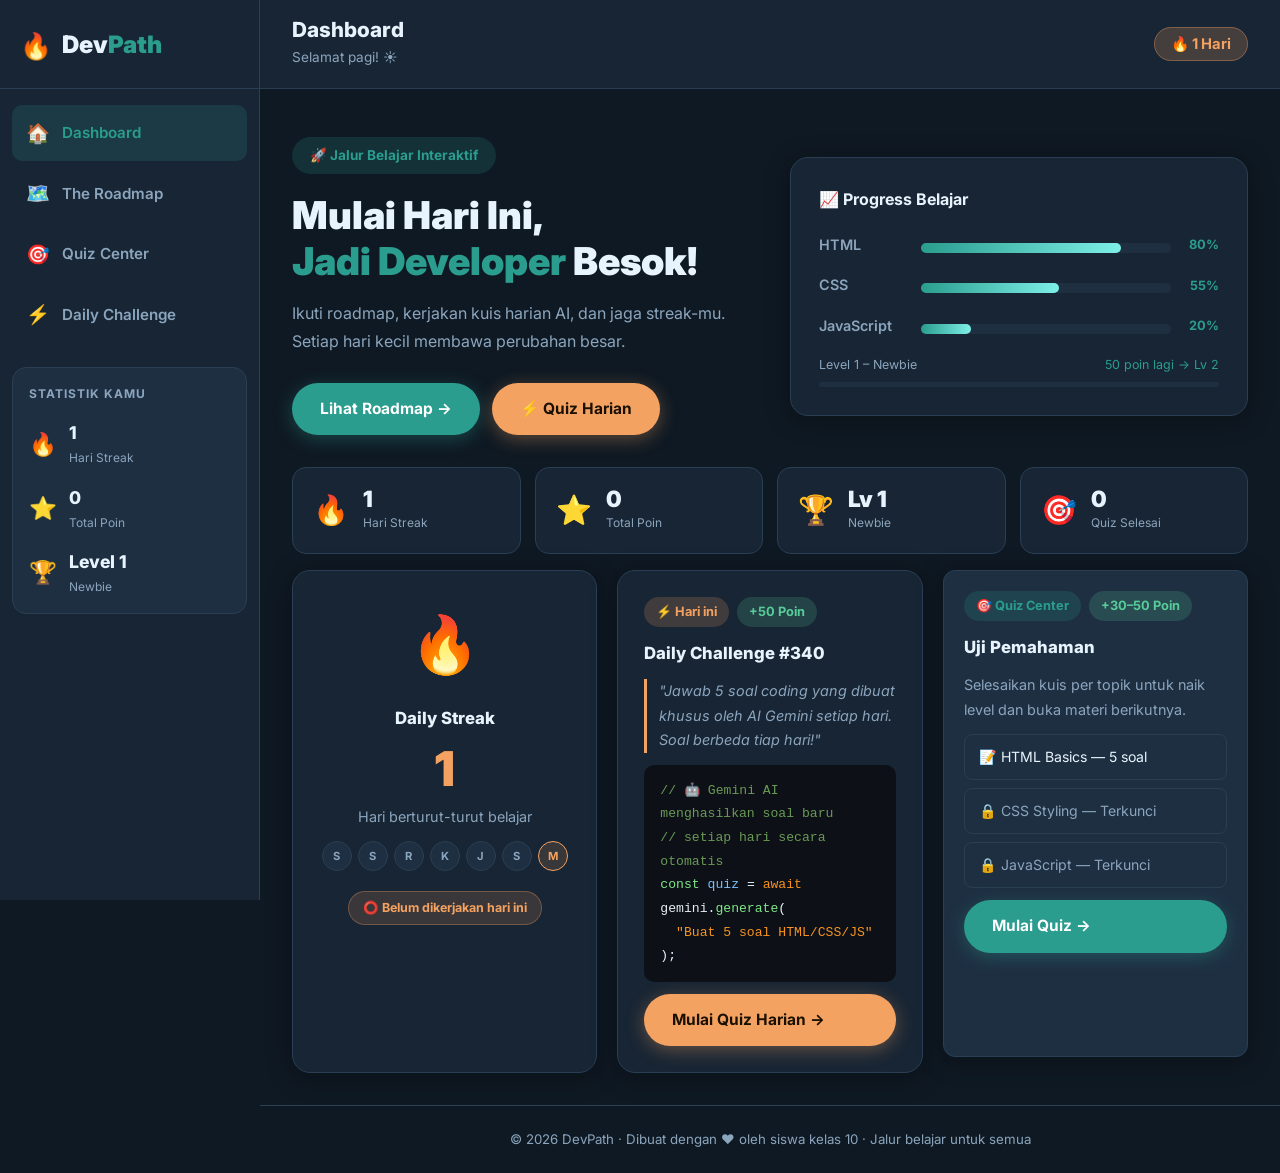
==== index.html @ 66e9e4a0 "Add files via upload" ====
<!DOCTYPE html>
<html lang="id">
<head>
  <meta charset="UTF-8"/>
  <meta name="viewport" content="width=device-width, initial-scale=1.0"/>
  <title>DevPath – Jalur Belajar Coding Kamu</title>
  <meta name="description" content="DevPath adalah platform belajar coding interaktif untuk siswa kelas 10. Ikuti roadmap, kerjakan kuis, dan jaga Daily Streak-mu!"/>
  <link rel="preconnect" href="https://fonts.googleapis.com"/>
  <link rel="preconnect" href="https://fonts.gstatic.com" crossorigin/>
  <link href="https://fonts.googleapis.com/css2?family=Inter:wght@400;500;600;700;800;900&display=swap" rel="stylesheet"/>
  <link rel="stylesheet" href="style.css"/>
  <style>
    /* ── Dashboard Extra ── */
    .streak-card small { color: var(--text-muted); font-size: 0.75rem; margin-top: 4px; display: block; }

    /* Animate streak number when it increments */
    @keyframes streak-pop {
      0%   { transform: scale(1); }
      50%  { transform: scale(1.25); color: var(--orange); }
      100% { transform: scale(1); }
    }
    .streak-pop { animation: streak-pop .5s ease; }

    /* Level progress bar in stat card */
    .level-prog-wrap { width: 100%; height: 5px; background: var(--surface2); border-radius: 50px; margin-top: 6px; overflow: hidden; }
    .level-prog-fill { height: 100%; border-radius: 50px; background: linear-gradient(90deg, var(--teal), #7defe6); transition: width .8s ease; }
    .level-next-hint { font-size: 0.7rem; color: var(--text-muted); margin-top: 3px; }

    /* Daily status badge */
    .daily-status-badge {
      display: inline-flex; align-items: center; gap: 6px;
      padding: 5px 14px; border-radius: 50px; font-size: 0.78rem; font-weight: 700;
      margin-top: 4px;
    }
    .daily-done-badge { background: rgba(87,204,153,.18); color: var(--green); border: 1px solid rgba(87,204,153,.3); }
    .daily-pending-badge { background: rgba(244,162,97,.15); color: var(--orange); border: 1px solid rgba(244,162,97,.3); animation: pulse-border 2s infinite; }
    @keyframes pulse-border { 0%,100%{box-shadow:0 0 0 0 rgba(244,162,97,.35)} 50%{box-shadow:0 0 0 5px rgba(244,162,97,0)} }

    /* Stats strip */
    .dash-stats-strip {
      display: grid; grid-template-columns: repeat(4,1fr); gap: 14px;
      padding: 0 32px 16px;
    }
    .stat-strip-card {
      background: var(--surface); border-radius: 14px; padding: 18px 20px;
      border: 1px solid var(--border); display: flex; align-items: center; gap: 14px;
      transition: transform .3s, box-shadow .3s;
    }
    .stat-strip-card:hover { transform: translateY(-3px); box-shadow: 0 8px 28px rgba(0,0,0,.3); }
    .stat-strip-icon { font-size: 1.8rem; }
    .stat-strip-val { font-size: 1.4rem; font-weight: 900; line-height: 1; }
    .stat-strip-lbl { font-size: 0.75rem; color: var(--text-muted); margin-top: 3px; }

    @media (max-width: 900px) {
      .dash-stats-strip { grid-template-columns: repeat(2,1fr); padding: 0 20px 16px; }
    }
    @media (max-width: 540px) {
      .dash-stats-strip { grid-template-columns: 1fr 1fr; }
    }
  </style>
</head>
<body>

  <!-- SIDEBAR -->
  <aside class="sidebar" id="sidebar">
    <div class="sidebar-logo">
      <span class="logo-fire">🔥</span>
      <span class="logo-text">Dev<span class="logo-accent">Path</span></span>
    </div>
    <nav class="sidebar-nav">
      <a href="index.html" class="sidelink active" id="nav-home">
        <span class="sidelink-icon">🏠</span><span>Dashboard</span>
      </a>
      <a href="roadmap.html" class="sidelink" id="nav-roadmap">
        <span class="sidelink-icon">🗺️</span><span>The Roadmap</span>
      </a>
      <a href="quiz.html" class="sidelink" id="nav-quiz">
        <span class="sidelink-icon">🎯</span><span>Quiz Center</span>
      </a>
      <a href="daily.html" class="sidelink" id="nav-daily">
        <span class="sidelink-icon">⚡</span><span>Daily Challenge</span>
      </a>
    </nav>
    <div class="sidebar-stats">
      <h4 class="stats-title">Statistik Kamu</h4>
      <div class="stat-item" id="stat-streak">
        <span class="stat-icon streak-icon">🔥</span>
        <div>
          <div class="stat-val" id="sidebar-streak">0</div>
          <div class="stat-lbl">Hari Streak</div>
        </div>
      </div>
      <div class="stat-item" id="stat-poin">
        <span class="stat-icon">⭐</span>
        <div>
          <div class="stat-val" id="sidebar-points">0</div>
          <div class="stat-lbl">Total Poin</div>
        </div>
      </div>
      <div class="stat-item" id="stat-level">
        <span class="stat-icon">🏆</span>
        <div>
          <div class="stat-val" id="sidebar-level">Level 1</div>
          <div class="stat-lbl" id="sidebar-level-lbl">Newbie</div>
        </div>
      </div>
    </div>
    <button class="hamburger-close" id="sidebar-close" aria-label="Tutup sidebar">✕</button>
  </aside>

  <!-- OVERLAY -->
  <div class="overlay" id="overlay"></div>

  <!-- MAIN CONTENT -->
  <main class="main-content" id="main">

    <!-- TOP BAR -->
    <header class="topbar">
      <button class="hamburger" id="hamburger" aria-label="Buka menu">☰</button>
      <div class="topbar-title">
        <h1>Dashboard</h1>
        <span id="topbar-greeting">Selamat datang kembali! 👋</span>
      </div>
      <div class="topbar-streak">
        <span class="fire-badge" id="topbar-streak-badge">🔥 0 Hari</span>
      </div>
    </header>

    <!-- HERO GREETING -->
    <section class="dash-hero" id="dash-hero">
      <div class="dash-hero-text">
        <div class="hero-badge-pill">🚀 Jalur Belajar Interaktif</div>
        <h2>Mulai Hari Ini,<br/><span class="teal-text">Jadi Developer</span> Besok!</h2>
        <p>Ikuti roadmap, kerjakan kuis harian AI, dan jaga streak-mu. Setiap hari kecil membawa perubahan besar.</p>
        <div style="display:flex;gap:12px;flex-wrap:wrap;">
          <a href="roadmap.html" class="btn-teal" id="cta-roadmap">Lihat Roadmap →</a>
          <a href="daily.html" class="btn-orange" id="cta-daily-hero">⚡ Quiz Harian</a>
        </div>
      </div>
      <div class="dash-hero-visual">
        <div class="progress-card" id="progress-card">
          <div class="pcard-header">📈 Progress Belajar</div>
          <div class="pcard-item">
            <span>HTML</span>
            <div class="prog-bar-wrap">
              <progress id="prog-html" value="0" max="100"></progress>
            </div>
            <span class="pct" id="pct-html">0%</span>
          </div>
          <div class="pcard-item">
            <span>CSS</span>
            <div class="prog-bar-wrap">
              <progress id="prog-css" value="0" max="100"></progress>
            </div>
            <span class="pct" id="pct-css">0%</span>
          </div>
          <div class="pcard-item">
            <span>JavaScript</span>
            <div class="prog-bar-wrap">
              <progress id="prog-js" value="0" max="100"></progress>
            </div>
            <span class="pct" id="pct-js">0%</span>
          </div>
          <div class="pcard-footer" id="level-progress-wrap">
            <div style="display:flex;justify-content:space-between;font-size:.78rem;margin-bottom:4px;">
              <span id="level-label-foot">Level 1 – Newbie</span>
              <span id="level-next-foot" style="color:var(--teal)"></span>
            </div>
            <div class="level-prog-wrap"><div class="level-prog-fill" id="level-prog-fill" style="width:0%"></div></div>
          </div>
        </div>
      </div>
    </section>

    <!-- STATS STRIP -->
    <section class="dash-stats-strip" id="dash-stats-strip">
      <div class="stat-strip-card">
        <span class="stat-strip-icon">🔥</span>
        <div>
          <div class="stat-strip-val" id="strip-streak">0</div>
          <div class="stat-strip-lbl">Hari Streak</div>
        </div>
      </div>
      <div class="stat-strip-card">
        <span class="stat-strip-icon">⭐</span>
        <div>
          <div class="stat-strip-val" id="strip-points">0</div>
          <div class="stat-strip-lbl">Total Poin</div>
        </div>
      </div>
      <div class="stat-strip-card">
        <span class="stat-strip-icon">🏆</span>
        <div>
          <div class="stat-strip-val" id="strip-level">Lv 1</div>
          <div class="stat-strip-lbl" id="strip-level-name">Newbie</div>
        </div>
      </div>
      <div class="stat-strip-card">
        <span class="stat-strip-icon">🎯</span>
        <div>
          <div class="stat-strip-val" id="strip-quizzes">0</div>
          <div class="stat-strip-lbl">Quiz Selesai</div>
        </div>
      </div>
    </section>

    <!-- GRID CARDS -->
    <section class="dash-grid" id="dash-grid">

      <!-- STREAK CARD -->
      <div class="dcard streak-card" id="card-streak">
        <div class="dcard-icon streak-big" id="streak-anim">🔥</div>
        <h3>Daily Streak</h3>
        <div class="streak-number" id="streak-display">0</div>
        <p>Hari berturut-turut belajar</p>
        <div class="streak-mini-row" id="streak-dots"></div>
        <div id="daily-status-wrap" style="margin-top:4px;"></div>
      </div>

      <!-- DAILY CHALLENGE PREVIEW -->
      <div class="dcard challenge-card" id="card-challenge">
        <div class="dcard-toprow">
          <span class="badge-orange" id="daily-badge-day">⚡ Hari ini</span>
          <span class="badge-green">+50 Poin</span>
        </div>
        <h3 id="daily-challenge-title">Quiz Harian AI</h3>
        <p class="challenge-desc" id="daily-challenge-desc">"Jawab 5 soal coding yang dibuat khusus oleh AI Gemini setiap hari. Soal berbeda tiap hari!"</p>
        <div class="code-preview-box">
          <span class="c-comm">// 🤖 Gemini AI menghasilkan soal baru</span><br/>
          <span class="c-comm">// setiap hari secara otomatis</span><br/>
          <span class="c-tag">const</span> <span class="c-attr">quiz</span> = <span class="c-str">await</span> <span class="c-text">gemini</span>.<span class="c-tag">generate</span>(<br/>
          &nbsp;&nbsp;<span class="c-str">"Buat 5 soal HTML/CSS/JS"</span><br/>
          );
        </div>
        <a href="daily.html" class="btn-orange" id="cta-daily">Mulai Quiz Harian →</a>
      </div>

      <!-- QUICK QUIZ -->
      <div class="dcard quiz-card" id="card-quiz">
        <div class="dcard-toprow">
          <span class="badge-teal">🎯 Quiz Center</span>
          <span class="badge-green">+30–50 Poin</span>
        </div>
        <h3>Uji Pemahaman</h3>
        <p>Selesaikan kuis per topik untuk naik level dan buka materi berikutnya.</p>
        <div class="quiz-preview" id="quiz-preview-list">
          <div class="qp-item" id="qp-html">📝 HTML Basics — 5 soal</div>
          <div class="qp-item" id="qp-css">🎨 CSS Styling — 5 soal</div>
          <div class="qp-item qp-locked" id="qp-js">🔒 JavaScript — Terkunci</div>
        </div>
        <a href="quiz.html" class="btn-teal" id="cta-quiz">Mulai Quiz →</a>
      </div>

    </section>

    <!-- FOOTER -->
    <footer class="main-footer" id="footer">
      <p>© 2026 DevPath · Dibuat dengan ❤️ oleh siswa kelas 10 · Jalur belajar untuk semua</p>
    </footer>

  </main>

  <script src="script.js"></script>
  <script>
  // ── Dashboard-specific extra updates ──
  document.addEventListener('DOMContentLoaded', () => {

    // Greeting by time
    const hour = new Date().getHours();
    const greet = hour < 12 ? 'Selamat pagi! ☀️' : hour < 15 ? 'Selamat siang! 🌤️' : hour < 18 ? 'Selamat sore! 🌅' : 'Selamat malam! 🌙';
    const greetEl = document.getElementById('topbar-greeting');
    if (greetEl) greetEl.textContent = greet;

    // Stats strip
    const streak = dpGetInt('streak', 0);
    const pts    = dpGetInt('points', 0);
    const { lv, name, next, nextPts } = getLevel(pts);

    const ss = document.getElementById('strip-streak');
    const sp = document.getElementById('strip-points');
    const sl = document.getElementById('strip-level');
    const sln = document.getElementById('strip-level-name');
    if (ss) ss.textContent = streak;
    if (sp) sp.textContent = pts;
    if (sl) sl.textContent = `Lv ${lv.split(' ')[1]}`;
    if (sln) sln.textContent = name;

    // Completed quizzes count
    const cq = JSON.parse(localStorage.getItem('devpath_completed_quizzes') || '[]');
    const sq = document.getElementById('strip-quizzes');
    if (sq) sq.textContent = cq.length;

    // Level progress fill in progress card
    const lvFoot = document.getElementById('level-label-foot');
    const lvNext = document.getElementById('level-next-foot');
    const lvFill = document.getElementById('level-prog-fill');
    if (lvFoot) lvFoot.textContent = `${lv} – ${name}`;
    if (next) {
      if (lvNext) lvNext.textContent = `${nextPts} poin lagi → Lv ${parseInt(lv.split(' ')[1]) + 1}`;
      // Fill = how far from prev threshold to next
      const thresholds = [0, 50, 100, 200, 350, 500];
      const lvNum = parseInt(lv.split(' ')[1]) - 1;
      const prev = thresholds[lvNum] || 0;
      const pct = Math.min(100, Math.round(((pts - prev) / (next - prev)) * 100));
      if (lvFill) lvFill.style.width = pct + '%';
    } else {
      if (lvNext) lvNext.textContent = '🏆 MAX LEVEL';
      if (lvFill) lvFill.style.width = '100%';
    }

    // Quiz preview cards
    const cats = ['html', 'css', 'javascript'];
    const qpIds = ['qp-html', 'qp-css', 'qp-js'];
    const qpLabels = ['📝 HTML Basics — 5 soal', '🎨 CSS Styling — 5 soal', '⚡ JavaScript — 5 soal'];
    cats.forEach((cat, i) => {
      const el = document.getElementById(qpIds[i]);
      if (!el) return;
      if (cq.includes(cat)) {
        el.innerHTML = qpLabels[i] + ' ✅';
        el.classList.remove('qp-locked');
        el.style.color = 'var(--green)';
      } else if (i > 0 && !cq.includes(cats[i-1])) {
        el.textContent = '🔒 ' + (['HTML Basics','CSS Styling','JavaScript'][i]) + ' — Terkunci';
        el.classList.add('qp-locked');
      } else {
        el.textContent = qpLabels[i];
        el.classList.remove('qp-locked');
        el.style.color = '';
      }
    });

    // Daily status badge
    const dailyDone = dpGet('daily_done') === new Date().toDateString();
    const statusWrap = document.getElementById('daily-status-wrap');
    if (statusWrap) {
      statusWrap.innerHTML = dailyDone
        ? `<span class="daily-status-badge daily-done-badge">✅ Quiz harian selesai!</span>`
        : `<span class="daily-status-badge daily-pending-badge">⭕ Belum dikerjakan hari ini</span>`;
    }
  });
  </script>
</body>
</html>
---- style.css ----
/* =============================================
   DEVPATH – style.css
   Primary : #2A9D8F (Teal)
   Accent  : #F4A261 (Orange/Streak)
   Dark BG : #0F1923
   ============================================= */

*, *::before, *::after { box-sizing: border-box; margin: 0; padding: 0; }

:root {
  --teal:       #2A9D8F;
  --teal-dark:  #1e7268;
  --teal-light: #d0f0ec;
  --orange:     #F4A261;
  --orange-dark:#e07d3a;
  --yellow:     #E9C46A;
  --green:      #57CC99;
  --red:        #E63946;
  --bg:         #0F1923;
  --surface:    #182534;
  --surface2:   #1e2f42;
  --border:     #2a3f54;
  --text:       #E8F4FD;
  --text-muted: #8ba5bd;
  --sidebar-w:  260px;
  --radius:     14px;
  --shadow:     0 4px 24px rgba(0,0,0,0.35);
  --transition: 0.3s ease;
}

html { scroll-behavior: smooth; }
body {
  font-family: 'Inter', sans-serif;
  background: var(--bg);
  color: var(--text);
  line-height: 1.7;
  display: flex;
  min-height: 100vh;
}

a { color: inherit; text-decoration: none; }
ul { list-style: none; }
code {
  font-family: 'Courier New', monospace;
  background: rgba(42,157,143,0.15);
  color: var(--teal);
  padding: 2px 7px; border-radius: 5px; font-size: 0.88em;
}

/* ── SIDEBAR ── */
.sidebar {
  width: var(--sidebar-w);
  background: var(--surface);
  border-right: 1px solid var(--border);
  display: flex; flex-direction: column; gap: 0;
  position: fixed; top: 0; left: 0; bottom: 0; z-index: 200;
  transition: transform var(--transition);
  overflow-y: auto;
  padding-bottom: 20px;
}

.sidebar-logo {
  display: flex; align-items: center; gap: 10px;
  padding: 24px 20px 20px;
  font-size: 1.5rem; font-weight: 900;
  border-bottom: 1px solid var(--border);
}
.logo-fire { font-size: 1.6rem; animation: pulse-fire 1.5s ease-in-out infinite; }
.logo-accent { color: var(--teal); }

@keyframes pulse-fire {
  0%, 100% { transform: scale(1); }
  50%       { transform: scale(1.15) rotate(-5deg); }
}

.sidebar-nav { display: flex; flex-direction: column; gap: 4px; padding: 16px 12px; }
.sidelink {
  display: flex; align-items: center; gap: 12px;
  padding: 12px 14px; border-radius: 10px;
  font-weight: 600; font-size: 0.95rem;
  color: var(--text-muted);
  transition: background var(--transition), color var(--transition);
}
.sidelink:hover { background: var(--surface2); color: var(--text); }
.sidelink.active { background: rgba(42,157,143,0.18); color: var(--teal); }
.sidelink-icon { font-size: 1.2rem; width: 24px; text-align: center; }

.sidebar-stats {
  margin: 8px 12px 0;
  background: var(--surface2);
  border-radius: var(--radius);
  padding: 16px;
  border: 1px solid var(--border);
}
.stats-title { font-size: 0.75rem; text-transform: uppercase; letter-spacing: 1px; color: var(--text-muted); margin-bottom: 14px; }
.stat-item { display: flex; align-items: center; gap: 12px; margin-bottom: 14px; }
.stat-item:last-child { margin-bottom: 0; }
.stat-icon { font-size: 1.4rem; }
.streak-icon { animation: pulse-fire 1.5s ease-in-out infinite; }
.stat-val { font-size: 1.1rem; font-weight: 800; color: var(--text); }
.stat-lbl { font-size: 0.75rem; color: var(--text-muted); }

.hamburger-close {
  display: none; position: absolute; top: 18px; right: 14px;
  background: none; border: none; color: var(--text-muted);
  font-size: 1.2rem; cursor: pointer;
}

.overlay {
  display: none; position: fixed; inset: 0;
  background: rgba(0,0,0,0.6); z-index: 150;
}
.overlay.show { display: block; }

/* ── MAIN CONTENT ── */
.main-content {
  margin-left: var(--sidebar-w);
  flex: 1; display: flex; flex-direction: column;
  min-height: 100vh;
}

/* ── TOPBAR ── */
.topbar {
  display: flex; align-items: center; gap: 16px;
  padding: 18px 32px;
  background: var(--surface);
  border-bottom: 1px solid var(--border);
  position: sticky; top: 0; z-index: 100;
}
.hamburger {
  display: none; background: none; border: none;
  color: var(--text); font-size: 1.4rem; cursor: pointer;
}
.topbar-title { flex: 1; }
.topbar-title h1 { font-size: 1.3rem; font-weight: 800; line-height: 1.2; }
.topbar-title span { font-size: 0.85rem; color: var(--text-muted); }

.fire-badge {
  background: rgba(244,162,97,0.2);
  color: var(--orange);
  border: 1px solid rgba(244,162,97,0.35);
  padding: 7px 16px; border-radius: 50px;
  font-weight: 700; font-size: 0.92rem;
  animation: pulse-fire 1.5s ease-in-out infinite;
}

/* ── BADGES ── */
.badge-teal   { background: rgba(42,157,143,0.18); color: var(--teal);   padding: 4px 12px; border-radius: 50px; font-size: 0.8rem; font-weight: 700; }
.badge-orange { background: rgba(244,162,97,0.18); color: var(--orange); padding: 4px 12px; border-radius: 50px; font-size: 0.8rem; font-weight: 700; }
.badge-green  { background: rgba(87,204,153,0.18); color: var(--green);  padding: 4px 12px; border-radius: 50px; font-size: 0.8rem; font-weight: 700; }

/* ── BUTTONS ── */
.btn-teal {
  display: inline-flex; align-items: center; gap: 8px;
  background: var(--teal); color: white; font-weight: 700;
  padding: 13px 28px; border-radius: 50px; font-size: 0.97rem;
  border: none; cursor: pointer;
  transition: background var(--transition), transform var(--transition), box-shadow var(--transition);
  box-shadow: 0 4px 18px rgba(42,157,143,0.35);
}
.btn-teal:hover { background: var(--teal-dark); transform: translateY(-2px); box-shadow: 0 8px 24px rgba(42,157,143,0.5); }

.btn-orange {
  display: inline-flex; align-items: center; gap: 8px;
  background: var(--orange); color: #1a1000; font-weight: 700;
  padding: 13px 28px; border-radius: 50px; font-size: 0.97rem;
  border: none; cursor: pointer;
  transition: background var(--transition), transform var(--transition);
  box-shadow: 0 4px 18px rgba(244,162,97,0.35);
}
.btn-orange:hover { background: var(--orange-dark); transform: translateY(-2px); }

.btn-check, .btn-done { margin-top: 24px; font-family: 'Inter', sans-serif; }

/* ── DASHBOARD ── */
.dash-hero {
  display: grid; grid-template-columns: 1fr 1fr; gap: 40px; align-items: center;
  padding: 48px 32px 32px;
}
.hero-badge-pill {
  display: inline-flex; align-items: center; gap: 8px;
  background: rgba(42,157,143,0.18); color: var(--teal);
  padding: 7px 18px; border-radius: 50px; font-size: 0.85rem; font-weight: 700;
  margin-bottom: 18px;
}
.dash-hero h2 {
  font-size: clamp(1.8rem, 3vw, 2.6rem); font-weight: 900;
  line-height: 1.2; margin-bottom: 16px;
}
.teal-text { color: var(--teal); }
.dash-hero p { color: var(--text-muted); margin-bottom: 28px; }

.progress-card {
  background: var(--surface); border-radius: 18px; padding: 28px;
  border: 1px solid var(--border); box-shadow: var(--shadow);
}
.pcard-header { font-weight: 700; margin-bottom: 20px; font-size: 1rem; }
.pcard-item {
  display: flex; align-items: center; gap: 12px;
  margin-bottom: 16px; font-size: 0.9rem; font-weight: 600;
}
.pcard-item span:first-child { width: 90px; color: var(--text-muted); }
.prog-bar-wrap { flex: 1; }
progress {
  width: 100%; height: 10px; border-radius: 50px;
  border: none; appearance: none; -webkit-appearance: none;
  background: var(--surface2);
}
progress::-webkit-progress-bar { background: var(--surface2); border-radius: 50px; }
progress::-webkit-progress-value { background: linear-gradient(90deg, var(--teal), #7defe6); border-radius: 50px; }
progress::-moz-progress-bar { background: var(--teal); border-radius: 50px; }
.pct { font-size: 0.8rem; color: var(--teal); font-weight: 700; width: 36px; text-align: right; }
.pcard-footer { font-size: 0.78rem; color: var(--text-muted); margin-top: 8px; }

.dash-grid {
  display: grid; grid-template-columns: repeat(3, 1fr); gap: 20px;
  padding: 0 32px 32px;
}

.dcard {
  background: var(--surface); border-radius: 18px; padding: 26px;
  border: 1px solid var(--border); box-shadow: var(--shadow);
  display: flex; flex-direction: column; gap: 12px;
  transition: transform var(--transition), box-shadow var(--transition);
}
.dcard:hover { transform: translateY(-4px); box-shadow: 0 10px 36px rgba(0,0,0,0.45); }
.dcard h3 { font-size: 1.05rem; font-weight: 800; }
.dcard p  { color: var(--text-muted); font-size: 0.9rem; }
.dcard-toprow { display: flex; align-items: center; gap: 8px; flex-wrap: wrap; }
.dcard-icon { font-size: 2.6rem; text-align: center; }

/* Streak card */
.streak-card { text-align: center; }
.streak-big {
  font-size: 3.5rem;
  animation: pulse-fire 1.5s ease-in-out infinite;
  display: block;
}
.streak-number { font-size: 3rem; font-weight: 900; color: var(--orange); line-height: 1; }
.streak-mini-row { display: flex; justify-content: center; gap: 6px; }
.sdot {
  width: 30px; height: 30px; border-radius: 50%;
  display: flex; align-items: center; justify-content: center;
  font-size: 0.7rem; font-weight: 700;
  background: var(--surface2); color: var(--text-muted); border: 1px solid var(--border);
}
.sdot.done  { background: rgba(244,162,97,0.25); color: var(--orange); border-color: var(--orange); }
.sdot.today { background: var(--orange); color: #1a1000; }
.streak-card small { color: var(--text-muted); font-size: 0.75rem; }

/* Challenge card */
.challenge-desc { color: var(--text-muted); font-style: italic; border-left: 3px solid var(--orange); padding-left: 12px; }
.code-preview-box {
  background: #0d1117; border-radius: 10px; padding: 14px 16px;
  font-family: 'Courier New', monospace; font-size: 0.82rem; line-height: 1.8;
}
.c-tag  { color: #7ee787; }
.c-attr { color: #79c0ff; }
.c-str  { color: #f7931e; }
.c-text { color: #e6edf3; }
.c-comm { color: #6a9955; }

/* Quiz card */
.quiz-preview { display: flex; flex-direction: column; gap: 8px; }
.qp-item {
  padding: 10px 14px; background: var(--surface2); border-radius: 8px;
  font-size: 0.88rem; border: 1px solid var(--border);
}
.qp-locked { color: var(--text-muted); }

/* ── ROADMAP PAGE ── */
.roadmap-section { padding: 32px; flex: 1; }
.roadmap-intro { color: var(--text-muted); margin-bottom: 40px; font-size: 0.97rem; }

.roadmap-line { display: flex; flex-direction: column; align-items: center; }

.road-stage { display: flex; flex-direction: column; align-items: center; width: 100%; max-width: 600px; }

.stage-connector {
  width: 3px; height: 50px; background: var(--teal); margin: 0 auto;
}
.stage-connector.dashed { background: repeating-linear-gradient(to bottom, var(--border) 0, var(--border) 6px, transparent 6px, transparent 12px); }
.stage-connector.top-none { display: none; }

.road-island {
  background: var(--surface); border-radius: 20px; padding: 24px 32px;
  border: 2px solid var(--border); text-align: center;
  width: 100%; max-width: 420px; position: relative;
  cursor: default;
  transition: transform var(--transition), box-shadow var(--transition);
}
.road-island:hover { transform: scale(1.03); box-shadow: 0 8px 36px rgba(0,0,0,0.45); }
.road-island.done     { border-color: var(--green); }
.road-island.in-progress { border-color: var(--teal); box-shadow: 0 0 0 4px rgba(42,157,143,0.18); }
.road-island.locked   { border-color: var(--border); opacity: 0.65; }

.island-badge {
  position: absolute; top: -13px; left: 50%; transform: translateX(-50%);
  padding: 3px 14px; border-radius: 50px; font-size: 0.75rem; font-weight: 700;
  white-space: nowrap;
}
.done-badge     { background: var(--green); color: #003320; }
.progress-badge { background: var(--teal); color: white; }
.locked-badge   { background: var(--border); color: var(--text-muted); }

.island-icon { font-size: 2.5rem; margin: 8px 0 6px; }
.island-icon.dim { filter: grayscale(1); opacity: 0.4; }
.road-island h3 { font-size: 1.3rem; font-weight: 800; }
.road-island p  { color: var(--text-muted); font-size: 0.88rem; }

/* Tooltip on hover */
.island-tooltip {
  display: none; position: absolute; bottom: calc(100% + 12px); left: 50%;
  transform: translateX(-50%);
  background: #0d1117; border: 1px solid var(--border);
  border-radius: 10px; padding: 14px 18px;
  font-size: 0.85rem; text-align: left; width: 280px;
  box-shadow: var(--shadow); z-index: 10; line-height: 1.55;
}
.island-tooltip strong { color: var(--teal); }
.road-island:hover .island-tooltip { display: block; }

.road-topics {
  display: flex; flex-wrap: wrap; gap: 8px; justify-content: center;
  padding: 14px 20px;
}
.topic-pill {
  padding: 5px 14px; border-radius: 50px; font-size: 0.8rem; font-weight: 600;
  border: 1px solid var(--border); background: var(--surface2); color: var(--text-muted);
}
.done-pill   { background: rgba(87,204,153,0.15); color: var(--green); border-color: var(--green); }
.active-pill { background: rgba(42,157,143,0.18); color: var(--teal); border-color: var(--teal); }
.locked-pill { opacity: 0.5; }

.road-finish {
  display: flex; flex-direction: column; align-items: center;
  text-align: center; padding: 24px;
}
.finish-flag { font-size: 3rem; margin-bottom: 8px; }
.road-finish h3 { font-size: 1.3rem; font-weight: 800; color: var(--yellow); }
.road-finish p  { color: var(--text-muted); }

/* ── QUIZ PAGE ── */
.quiz-section { padding: 32px; display: flex; flex-direction: column; gap: 28px; flex: 1; }

.quiz-block {
  background: var(--surface); border-radius: 18px; padding: 28px;
  border: 1px solid var(--border); box-shadow: var(--shadow);
}
.quiz-block-header { display: flex; align-items: center; gap: 18px; margin-bottom: 24px; }
.qblock-icon { font-size: 2rem; }
.qblock-icon.dim { filter: grayscale(1); opacity: 0.4; }
.quiz-block-header h2 { font-size: 1.2rem; font-weight: 800; }

.quiz-card {
  background: var(--surface2); border-radius: 12px; padding: 20px;
  margin-bottom: 16px; border: 1px solid var(--border);
}
.quiz-q { font-weight: 600; margin-bottom: 14px; }
.qnum { color: var(--teal); font-weight: 800; }

.quiz-options { display: grid; grid-template-columns: 1fr 1fr; gap: 10px; }
.opt-label { cursor: pointer; }
.opt-label input[type="radio"] { display: none; }
.opt-box {
  display: block; padding: 11px 16px;
  background: var(--surface); border: 1.5px solid var(--border);
  border-radius: 10px; font-size: 0.9rem; font-weight: 500;
  transition: border-color var(--transition), background var(--transition);
}
.opt-label:hover .opt-box { border-color: var(--teal); background: rgba(42,157,143,0.08); }

/* CSS :checked magic – saat radio diklik, tampilkan jawaban benar */
.opt-label input[type="radio"]:checked + .opt-box {
  border-color: var(--red); background: rgba(230,57,70,0.12); color: var(--red);
}
.correct-opt input[type="radio"]:checked + .opt-box {
  border-color: var(--green); background: rgba(87,204,153,0.18); color: var(--green);
}
/* Jika salah satu di-check, otomatis tunjukkan correct answer */
.quiz-options:has(input:checked) .correct-opt .opt-box {
  border-color: var(--green); background: rgba(87,204,153,0.12); color: var(--green);
}

.quiz-feedback { margin-top: 10px; font-size: 0.88rem; font-weight: 600; min-height: 20px; }
.quiz-result {
  margin-top: 20px; padding: 16px 20px; border-radius: 12px;
  background: rgba(42,157,143,0.15); border: 1px solid var(--teal);
  font-weight: 700; font-size: 1rem; color: var(--teal);
}

.locked-block { opacity: 0.7; }
.locked-overlay-msg {
  text-align: center; padding: 36px; color: var(--text-muted);
  display: flex; flex-direction: column; align-items: center; gap: 10px;
}
.locked-overlay-msg span { font-size: 2.5rem; }

/* ── DAILY PAGE ── */
.daily-section { padding: 32px; display: flex; flex-direction: column; gap: 32px; flex: 1; }

.daily-hero-card {
  background: var(--surface); border-radius: 20px; padding: 32px;
  border: 1px solid var(--border); box-shadow: var(--shadow);
}
.daily-meta { display: flex; align-items: center; gap: 10px; margin-bottom: 14px; }
.daily-hero-card h2 { font-size: 1.5rem; font-weight: 800; margin-bottom: 10px; }
.daily-desc { color: var(--text-muted); margin-bottom: 24px; }

.daily-split { display: grid; grid-template-columns: 1fr 1fr; gap: 20px; margin-bottom: 24px; }

.daily-code-box { background: #0d1117; border-radius: 14px; overflow: hidden; }
.code-topbar {
  display: flex; align-items: center; gap: 7px;
  background: #161b22; padding: 10px 14px;
  border-bottom: 1px solid #30363d;
}
.dot { width: 11px; height: 11px; border-radius: 50%; }
.dot-r { background: #ff5f56; }
.dot-y { background: #ffbd2e; }
.dot-g { background: #27c93f; }
.code-fname { color: #8b949e; font-size: 0.8rem; margin-left: 6px; }
.daily-code {
  padding: 20px; font-family: 'Courier New', monospace;
  font-size: 0.84rem; line-height: 2; overflow-x: auto;
}

.daily-preview-box {
  background: var(--surface2); border-radius: 14px; padding: 20px;
  border: 1px solid var(--border); display: flex; flex-direction: column; gap: 14px;
}
.preview-label { font-size: 0.88rem; font-weight: 700; color: var(--text-muted); }
.preview-area {
  flex: 1; display: flex; align-items: center; justify-content: center;
  background: white; border-radius: 10px; padding: 30px;
}
.preview-note { font-size: 0.78rem; color: var(--text-muted); }

.done-msg {
  margin-top: 16px; padding: 14px 20px;
  background: rgba(87,204,153,0.18); border: 1px solid var(--green);
  border-radius: 12px; color: var(--green); font-weight: 700;
}

.archive-section h2 { font-size: 1.2rem; font-weight: 800; margin-bottom: 20px; }
.archive-grid { display: grid; grid-template-columns: repeat(3, 1fr); gap: 16px; }
.archive-card {
  background: var(--surface); border-radius: 14px; padding: 18px;
  border: 1px solid var(--border);
  transition: transform var(--transition);
}
.archive-card:hover { transform: translateY(-3px); }
.done-card { border-left: 4px solid var(--green); }
.arch-top { display: flex; justify-content: space-between; align-items: center; margin-bottom: 10px; }
.arch-pts { font-size: 0.8rem; font-weight: 700; color: var(--teal); }
.archive-card h4 { font-size: 0.97rem; font-weight: 700; margin-bottom: 6px; }
.archive-card p  { font-size: 0.85rem; color: var(--text-muted); }

/* ── FOOTER ── */
.main-footer {
  padding: 22px 32px;
  border-top: 1px solid var(--border);
  text-align: center;
  color: var(--text-muted); font-size: 0.83rem; margin-top: auto;
}

/* ── STREAK DOT STATES ── */
.sdot.today {
  background: rgba(244,162,97,.15);
  color: var(--orange);
  border-color: var(--orange);
  animation: pulse-border-sm 2s infinite;
}
@keyframes pulse-border-sm {
  0%,100%{box-shadow:0 0 0 0 rgba(244,162,97,.4)}
  50%{box-shadow:0 0 0 4px rgba(244,162,97,0)}
}

/* ── QE ACTIONS ROW ── */
.qe-actions {
  display: flex;
  align-items: center;
  justify-content: space-between;
  flex-wrap: wrap;
  gap: 12px;
  min-height: 48px;
}

/* ── DASHBOARD HERO BUTTONS ROW ── */
.dash-hero-text .btn-teal,
.dash-hero-text .btn-orange {
  margin-bottom: 0;
}

/* ── QUIZ PAGE: no extra padding top ── */
.quiz-engine-wrap > div { }

/* ── DAILY: ai-loading flex ── */
.ai-loading { display: none; }
.ai-loading.active { display: flex; }

/* ── RESPONSIVE ── */
@media (max-width: 900px) {
  .sidebar { transform: translateX(-100%); }
  .sidebar.open { transform: translateX(0); }
  .hamburger-close { display: block; }
  .hamburger { display: block; }
  .main-content { margin-left: 0; }
  .dash-hero { grid-template-columns: 1fr; padding: 28px 20px 20px; }
  .dash-grid { grid-template-columns: 1fr; padding: 0 20px 20px; }
  .quiz-options { grid-template-columns: 1fr; }
  .daily-split { grid-template-columns: 1fr; }
  .archive-grid { grid-template-columns: 1fr 1fr; }
  .roadmap-section { padding: 20px; }
  .quiz-section, .daily-section { padding: 20px; }
  .topbar { padding: 16px 20px; }
  .qe-options { grid-template-columns: 1fr; }
}

@media (max-width: 540px) {
  .archive-grid { grid-template-columns: 1fr; }
  .dash-hero h2 { font-size: 1.7rem; }
  .streak-week-row { gap: 5px; }
  .sdot-lg { width: 34px; height: 34px; }
}
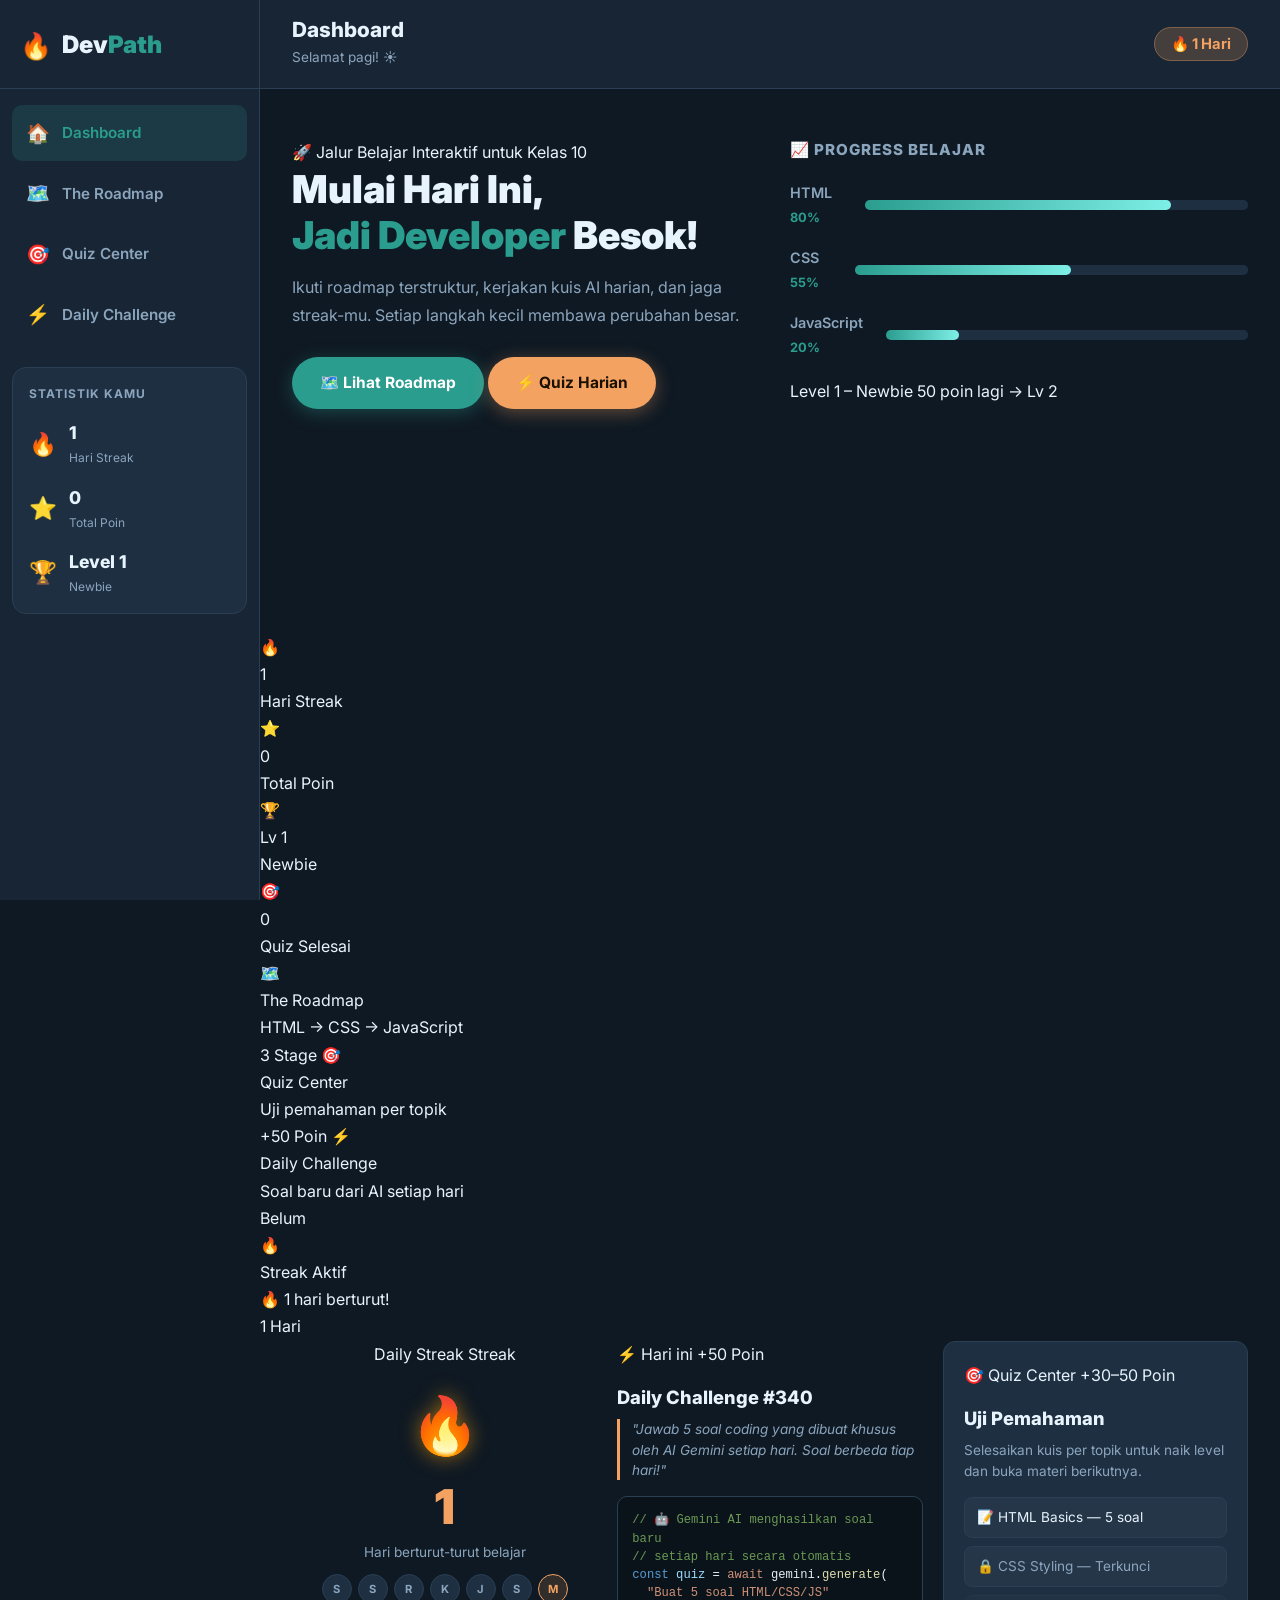
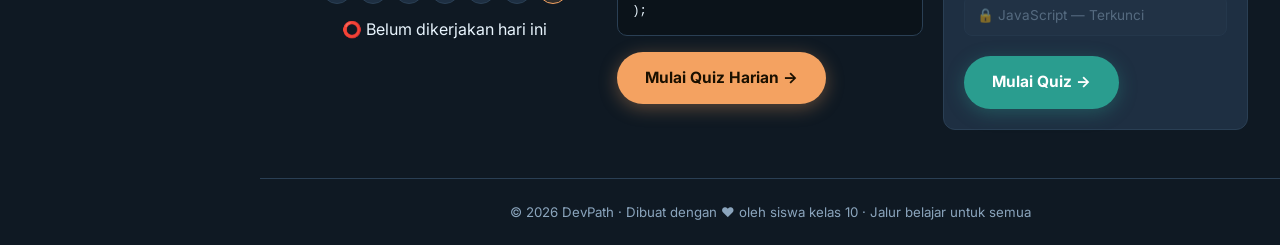
==== commit 4981ab41: "Refactor index.html for layout and content updates Updated font links and modified various sections " ====
--- a/index.html
+++ b/index.html
@@ -7,57 +7,8 @@
   <meta name="description" content="DevPath adalah platform belajar coding interaktif untuk siswa kelas 10. Ikuti roadmap, kerjakan kuis, dan jaga Daily Streak-mu!"/>
   <link rel="preconnect" href="https://fonts.googleapis.com"/>
   <link rel="preconnect" href="https://fonts.gstatic.com" crossorigin/>
-  <link href="https://fonts.googleapis.com/css2?family=Inter:wght@400;500;600;700;800;900&display=swap" rel="stylesheet"/>
+  <link href="https://fonts.googleapis.com/css2?family=Inter:wght@400;500;600;700;800;900&family=Space+Grotesk:wght@400;500;600;700&display=swap" rel="stylesheet"/>
   <link rel="stylesheet" href="style.css"/>
-  <style>
-    /* ── Dashboard Extra ── */
-    .streak-card small { color: var(--text-muted); font-size: 0.75rem; margin-top: 4px; display: block; }
-
-    /* Animate streak number when it increments */
-    @keyframes streak-pop {
-      0%   { transform: scale(1); }
-      50%  { transform: scale(1.25); color: var(--orange); }
-      100% { transform: scale(1); }
-    }
-    .streak-pop { animation: streak-pop .5s ease; }
-
-    /* Level progress bar in stat card */
-    .level-prog-wrap { width: 100%; height: 5px; background: var(--surface2); border-radius: 50px; margin-top: 6px; overflow: hidden; }
-    .level-prog-fill { height: 100%; border-radius: 50px; background: linear-gradient(90deg, var(--teal), #7defe6); transition: width .8s ease; }
-    .level-next-hint { font-size: 0.7rem; color: var(--text-muted); margin-top: 3px; }
-
-    /* Daily status badge */
-    .daily-status-badge {
-      display: inline-flex; align-items: center; gap: 6px;
-      padding: 5px 14px; border-radius: 50px; font-size: 0.78rem; font-weight: 700;
-      margin-top: 4px;
-    }
-    .daily-done-badge { background: rgba(87,204,153,.18); color: var(--green); border: 1px solid rgba(87,204,153,.3); }
-    .daily-pending-badge { background: rgba(244,162,97,.15); color: var(--orange); border: 1px solid rgba(244,162,97,.3); animation: pulse-border 2s infinite; }
-    @keyframes pulse-border { 0%,100%{box-shadow:0 0 0 0 rgba(244,162,97,.35)} 50%{box-shadow:0 0 0 5px rgba(244,162,97,0)} }
-
-    /* Stats strip */
-    .dash-stats-strip {
-      display: grid; grid-template-columns: repeat(4,1fr); gap: 14px;
-      padding: 0 32px 16px;
-    }
-    .stat-strip-card {
-      background: var(--surface); border-radius: 14px; padding: 18px 20px;
-      border: 1px solid var(--border); display: flex; align-items: center; gap: 14px;
-      transition: transform .3s, box-shadow .3s;
-    }
-    .stat-strip-card:hover { transform: translateY(-3px); box-shadow: 0 8px 28px rgba(0,0,0,.3); }
-    .stat-strip-icon { font-size: 1.8rem; }
-    .stat-strip-val { font-size: 1.4rem; font-weight: 900; line-height: 1; }
-    .stat-strip-lbl { font-size: 0.75rem; color: var(--text-muted); margin-top: 3px; }
-
-    @media (max-width: 900px) {
-      .dash-stats-strip { grid-template-columns: repeat(2,1fr); padding: 0 20px 16px; }
-    }
-    @media (max-width: 540px) {
-      .dash-stats-strip { grid-template-columns: 1fr 1fr; }
-    }
-  </style>
 </head>
 <body>
 
@@ -128,45 +79,47 @@
 
     <!-- HERO GREETING -->
     <section class="dash-hero" id="dash-hero">
+      <!-- Floating particles (injected by JS) -->
       <div class="dash-hero-text">
-        <div class="hero-badge-pill">🚀 Jalur Belajar Interaktif</div>
+        <div class="greeting-badge">🚀 Jalur Belajar Interaktif untuk Kelas 10</div>
         <h2>Mulai Hari Ini,<br/><span class="teal-text">Jadi Developer</span> Besok!</h2>
-        <p>Ikuti roadmap, kerjakan kuis harian AI, dan jaga streak-mu. Setiap hari kecil membawa perubahan besar.</p>
-        <div style="display:flex;gap:12px;flex-wrap:wrap;">
-          <a href="roadmap.html" class="btn-teal" id="cta-roadmap">Lihat Roadmap →</a>
+        <p>Ikuti roadmap terstruktur, kerjakan kuis AI harian, dan jaga streak-mu. Setiap langkah kecil membawa perubahan besar.</p>
+        <div class="dash-hero-cta">
+          <a href="roadmap.html" class="btn-teal" id="cta-roadmap">🗺️ Lihat Roadmap</a>
           <a href="daily.html" class="btn-orange" id="cta-daily-hero">⚡ Quiz Harian</a>
         </div>
       </div>
       <div class="dash-hero-visual">
-        <div class="progress-card" id="progress-card">
-          <div class="pcard-header">📈 Progress Belajar</div>
+        <div class="hero-stats-card" id="progress-card">
+          <div class="shimmer"></div>
+          <div class="pcard-header" style="font-weight: 800; font-size: 0.95rem; text-transform: uppercase; letter-spacing: 1px; color: var(--text-muted); margin-bottom: 18px;">📈 Progress Belajar</div>
           <div class="pcard-item">
-            <span>HTML</span>
-            <div class="prog-bar-wrap">
-              <progress id="prog-html" value="0" max="100"></progress>
+            <div class="pcard-meta">
+              <span>HTML</span>
+              <span class="pct" id="pct-html">0%</span>
             </div>
-            <span class="pct" id="pct-html">0%</span>
+            <progress id="prog-html" value="0" max="100"></progress>
           </div>
           <div class="pcard-item">
-            <span>CSS</span>
-            <div class="prog-bar-wrap">
-              <progress id="prog-css" value="0" max="100"></progress>
+            <div class="pcard-meta">
+              <span>CSS</span>
+              <span class="pct" id="pct-css">0%</span>
             </div>
-            <span class="pct" id="pct-css">0%</span>
+            <progress id="prog-css" value="0" max="100"></progress>
           </div>
           <div class="pcard-item">
-            <span>JavaScript</span>
-            <div class="prog-bar-wrap">
-              <progress id="prog-js" value="0" max="100"></progress>
+            <div class="pcard-meta">
+              <span>JavaScript</span>
+              <span class="pct" id="pct-js">0%</span>
             </div>
-            <span class="pct" id="pct-js">0%</span>
+            <progress id="prog-js" value="0" max="100"></progress>
           </div>
-          <div class="pcard-footer" id="level-progress-wrap">
-            <div style="display:flex;justify-content:space-between;font-size:.78rem;margin-bottom:4px;">
-              <span id="level-label-foot">Level 1 – Newbie</span>
-              <span id="level-next-foot" style="color:var(--teal)"></span>
+          <div class="level-progress-wrap" id="level-progress-wrap" style="margin-top: 18px;">
+            <div class="level-labels" style="margin-bottom: 6px;">
+              <span class="level-badge" id="level-label-foot">Level 1 – Newbie</span>
+              <span class="level-hint" id="level-next-foot"></span>
             </div>
-            <div class="level-prog-wrap"><div class="level-prog-fill" id="level-prog-fill" style="width:0%"></div></div>
+            <div class="level-bar"><div class="level-bar-fill" id="level-prog-fill" style="width:0%"></div></div>
           </div>
         </div>
       </div>
@@ -204,49 +157,90 @@
       </div>
     </section>
 
+    <!-- QUICK ACTIONS -->
+    <section class="dash-quick-actions" id="dash-quick-actions">
+      <a href="roadmap.html" class="quick-action-card" id="qa-roadmap">
+        <span class="qa-icon">🗺️</span>
+        <div>
+          <div class="qa-title">The Roadmap</div>
+          <div class="qa-desc">HTML → CSS → JavaScript</div>
+        </div>
+        <span class="qa-badge">3 Stage</span>
+      </a>
+      <a href="quiz.html" class="quick-action-card" id="qa-quiz">
+        <span class="qa-icon">🎯</span>
+        <div>
+          <div class="qa-title">Quiz Center</div>
+          <div class="qa-desc">Uji pemahaman per topik</div>
+        </div>
+        <span class="qa-badge" id="qa-quiz-badge">+50 Poin</span>
+      </a>
+      <a href="daily.html" class="quick-action-card" id="qa-daily">
+        <span class="qa-icon">⚡</span>
+        <div>
+          <div class="qa-title">Daily Challenge</div>
+          <div class="qa-desc">Soal baru dari AI setiap hari</div>
+        </div>
+        <span class="qa-badge" id="qa-daily-badge">Hari Ini</span>
+      </a>
+      <div class="quick-action-card" style="cursor:default;" id="qa-streak">
+        <span class="qa-icon">🔥</span>
+        <div>
+          <div class="qa-title">Streak Aktif</div>
+          <div class="qa-desc" id="qa-streak-desc">Jaga konsistensimu!</div>
+        </div>
+        <span class="qa-badge" id="qa-streak-badge">0 Hari</span>
+      </div>
+    </section>
+
     <!-- GRID CARDS -->
     <section class="dash-grid" id="dash-grid">
 
       <!-- STREAK CARD -->
-      <div class="dcard streak-card" id="card-streak">
-        <div class="dcard-icon streak-big" id="streak-anim">🔥</div>
-        <h3>Daily Streak</h3>
-        <div class="streak-number" id="streak-display">0</div>
-        <p>Hari berturut-turut belajar</p>
-        <div class="streak-mini-row" id="streak-dots"></div>
-        <div id="daily-status-wrap" style="margin-top:4px;"></div>
+      <div class="glass-card streak-card" id="card-streak">
+        <div class="card-header">
+          <span class="card-title">Daily Streak</span>
+          <span class="card-badge orange">Streak</span>
+        </div>
+        <div style="display: flex; flex-direction: column; align-items: center; gap: 10px; margin: 10px 0;">
+          <div class="streak-big" id="streak-anim" style="font-size: 3.5rem; filter: drop-shadow(0 0 10px rgba(245,158,11,0.6));">🔥</div>
+          <div class="streak-number" id="streak-display" style="font-size: 3rem; font-weight: 900;">0</div>
+          <p style="font-size: 0.85rem; color: var(--text-muted);">Hari berturut-turut belajar</p>
+        </div>
+        <div class="streak-mini-row" id="streak-dots" style="display: flex; gap: 6px; justify-content: center; margin-top: 10px;"></div>
+        <div id="daily-status-wrap" style="margin-top: 12px; text-align: center;"></div>
       </div>
 
       <!-- DAILY CHALLENGE PREVIEW -->
-      <div class="dcard challenge-card" id="card-challenge">
-        <div class="dcard-toprow">
-          <span class="badge-orange" id="daily-badge-day">⚡ Hari ini</span>
-          <span class="badge-green">+50 Poin</span>
-        </div>
-        <h3 id="daily-challenge-title">Quiz Harian AI</h3>
-        <p class="challenge-desc" id="daily-challenge-desc">"Jawab 5 soal coding yang dibuat khusus oleh AI Gemini setiap hari. Soal berbeda tiap hari!"</p>
-        <div class="code-preview-box">
-          <span class="c-comm">// 🤖 Gemini AI menghasilkan soal baru</span><br/>
-          <span class="c-comm">// setiap hari secara otomatis</span><br/>
-          <span class="c-tag">const</span> <span class="c-attr">quiz</span> = <span class="c-str">await</span> <span class="c-text">gemini</span>.<span class="c-tag">generate</span>(<br/>
-          &nbsp;&nbsp;<span class="c-str">"Buat 5 soal HTML/CSS/JS"</span><br/>
+      <div class="glass-card challenge-card" id="card-challenge">
+        <div class="card-header">
+          <span class="card-badge orange" id="daily-badge-day">⚡ Hari ini</span>
+          <span class="card-badge green">+50 Poin</span>
+        </div>
+        <h3 id="daily-challenge-title" style="margin: 14px 0 6px; font-size: 1.15rem; font-weight: 800;">Quiz Harian AI</h3>
+        <p class="challenge-desc" id="daily-challenge-desc" style="font-size: 0.85rem; color: var(--text-muted); line-height: 1.5; margin-bottom: 16px;">"Jawab 5 soal coding yang dibuat khusus oleh AI Gemini setiap hari. Soal berbeda tiap hari!"</p>
+        <div class="code-preview-box" style="background: rgba(0,0,0,0.25); padding: 14px; border-radius: 10px; border: 1px solid var(--border); font-family: 'Fira Code', monospace; font-size: 0.76rem; line-height: 1.5; margin-bottom: 16px; overflow-x: auto;">
+          <span class="c-comm" style="color: #6a9955;">// 🤖 Gemini AI menghasilkan soal baru</span><br/>
+          <span class="c-comm" style="color: #6a9955;">// setiap hari secara otomatis</span><br/>
+          <span class="c-tag" style="color: #569cd6;">const</span> <span class="c-attr" style="color: #9cdcfe;">quiz</span> = <span class="c-str" style="color: #ce9178;">await</span> <span class="c-text">gemini</span>.<span class="c-tag" style="color: #dcdcaa;">generate</span>(<br/>
+          &nbsp;&nbsp;<span class="c-str" style="color: #ce9178;">"Buat 5 soal HTML/CSS/JS"</span><br/>
           );
         </div>
         <a href="daily.html" class="btn-orange" id="cta-daily">Mulai Quiz Harian →</a>
       </div>
 
       <!-- QUICK QUIZ -->
-      <div class="dcard quiz-card" id="card-quiz">
-        <div class="dcard-toprow">
-          <span class="badge-teal">🎯 Quiz Center</span>
-          <span class="badge-green">+30–50 Poin</span>
-        </div>
-        <h3>Uji Pemahaman</h3>
-        <p>Selesaikan kuis per topik untuk naik level dan buka materi berikutnya.</p>
-        <div class="quiz-preview" id="quiz-preview-list">
-          <div class="qp-item" id="qp-html">📝 HTML Basics — 5 soal</div>
-          <div class="qp-item" id="qp-css">🎨 CSS Styling — 5 soal</div>
-          <div class="qp-item qp-locked" id="qp-js">🔒 JavaScript — Terkunci</div>
+      <div class="glass-card quiz-card" id="card-quiz">
+        <div class="card-header">
+          <span class="card-badge purple">🎯 Quiz Center</span>
+          <span class="card-badge green">+30–50 Poin</span>
+        </div>
+        <h3 style="margin: 14px 0 6px; font-size: 1.15rem; font-weight: 800;">Uji Pemahaman</h3>
+        <p style="font-size: 0.85rem; color: var(--text-muted); line-height: 1.5; margin-bottom: 16px;">Selesaikan kuis per topik untuk naik level dan buka materi berikutnya.</p>
+        <div class="quiz-preview" id="quiz-preview-list" style="display: flex; flex-direction: column; gap: 8px; margin-bottom: 20px;">
+          <div class="qp-item" id="qp-html" style="font-size: 0.85rem; padding: 8px 12px; border-radius: 8px; background: rgba(255,255,255,0.03); border: 1px solid var(--border);">📝 HTML Basics — 5 soal</div>
+          <div class="qp-item" id="qp-css" style="font-size: 0.85rem; padding: 8px 12px; border-radius: 8px; background: rgba(255,255,255,0.03); border: 1px solid var(--border);">🎨 CSS Styling — 5 soal</div>
+          <div class="qp-item qp-locked" id="qp-js" style="font-size: 0.85rem; padding: 8px 12px; border-radius: 8px; background: rgba(255,255,255,0.03); border: 1px solid var(--border); opacity: 0.5;">🔒 JavaScript — Terkunci</div>
         </div>
         <a href="quiz.html" class="btn-teal" id="cta-quiz">Mulai Quiz →</a>
       </div>
@@ -262,55 +256,74 @@
 
   <script src="script.js"></script>
   <script>
-  // ── Dashboard-specific extra updates ──
   document.addEventListener('DOMContentLoaded', () => {
 
-    // Greeting by time
+    // ── Greeting by time ──
     const hour = new Date().getHours();
-    const greet = hour < 12 ? 'Selamat pagi! ☀️' : hour < 15 ? 'Selamat siang! 🌤️' : hour < 18 ? 'Selamat sore! 🌅' : 'Selamat malam! 🌙';
+    const greet = hour < 5 ? 'Selamat malam! 🌙' : hour < 12 ? 'Selamat pagi! ☀️' : hour < 15 ? 'Selamat siang! 🌤️' : hour < 18 ? 'Selamat sore! 🌅' : 'Selamat malam! 🌙';
     const greetEl = document.getElementById('topbar-greeting');
     if (greetEl) greetEl.textContent = greet;
 
-    // Stats strip
+    // ── Stats strip ──
     const streak = dpGetInt('streak', 0);
     const pts    = dpGetInt('points', 0);
     const { lv, name, next, nextPts } = getLevel(pts);
 
-    const ss = document.getElementById('strip-streak');
-    const sp = document.getElementById('strip-points');
-    const sl = document.getElementById('strip-level');
+    const animateNum = (el, val) => {
+      if (!el) return;
+      let start = 0;
+      const dur = 800;
+      const t0  = performance.now();
+      const step = ts => {
+        const p = Math.min((ts - t0) / dur, 1);
+        el.textContent = Math.round(p * val);
+        if (p < 1) requestAnimationFrame(step);
+      };
+      requestAnimationFrame(step);
+    };
+
+    animateNum(document.getElementById('strip-streak'), streak);
+    animateNum(document.getElementById('strip-points'), pts);
+    const sl  = document.getElementById('strip-level');
     const sln = document.getElementById('strip-level-name');
-    if (ss) ss.textContent = streak;
-    if (sp) sp.textContent = pts;
-    if (sl) sl.textContent = `Lv ${lv.split(' ')[1]}`;
+    if (sl)  sl.textContent  = `Lv ${lv.split(' ')[1]}`;
     if (sln) sln.textContent = name;
 
     // Completed quizzes count
     const cq = JSON.parse(localStorage.getItem('devpath_completed_quizzes') || '[]');
-    const sq = document.getElementById('strip-quizzes');
-    if (sq) sq.textContent = cq.length;
-
-    // Level progress fill in progress card
+    animateNum(document.getElementById('strip-quizzes'), cq.length);
+
+    // ── Quick actions ──
+    const qaStreakBadge = document.getElementById('qa-streak-badge');
+    const qaStreakDesc  = document.getElementById('qa-streak-desc');
+    if (qaStreakBadge) qaStreakBadge.textContent = streak + ' Hari';
+    if (qaStreakDesc)  qaStreakDesc.textContent  = streak > 0 ? `🔥 ${streak} hari berturut!` : 'Jaga konsistensimu!';
+
+    const dailyDone = dpGet('daily_done') === new Date().toDateString();
+    const qaDailyBadge = document.getElementById('qa-daily-badge');
+    if (qaDailyBadge) qaDailyBadge.textContent = dailyDone ? '✅ Selesai' : 'Belum';
+    if (qaDailyBadge && dailyDone) { qaDailyBadge.style.background = 'rgba(6,214,160,0.15)'; qaDailyBadge.style.color = 'var(--green)'; qaDailyBadge.style.borderColor = 'rgba(6,214,160,0.3)'; }
+
+    // ── Level progress in card ──
     const lvFoot = document.getElementById('level-label-foot');
     const lvNext = document.getElementById('level-next-foot');
     const lvFill = document.getElementById('level-prog-fill');
     if (lvFoot) lvFoot.textContent = `${lv} – ${name}`;
     if (next) {
       if (lvNext) lvNext.textContent = `${nextPts} poin lagi → Lv ${parseInt(lv.split(' ')[1]) + 1}`;
-      // Fill = how far from prev threshold to next
       const thresholds = [0, 50, 100, 200, 350, 500];
       const lvNum = parseInt(lv.split(' ')[1]) - 1;
-      const prev = thresholds[lvNum] || 0;
-      const pct = Math.min(100, Math.round(((pts - prev) / (next - prev)) * 100));
+      const prev  = thresholds[lvNum] || 0;
+      const pct   = Math.min(100, Math.round(((pts - prev) / (next - prev)) * 100));
       if (lvFill) lvFill.style.width = pct + '%';
     } else {
       if (lvNext) lvNext.textContent = '🏆 MAX LEVEL';
       if (lvFill) lvFill.style.width = '100%';
     }
 
-    // Quiz preview cards
-    const cats = ['html', 'css', 'javascript'];
-    const qpIds = ['qp-html', 'qp-css', 'qp-js'];
+    // ── Quiz preview cards ──
+    const cats     = ['html', 'css', 'javascript'];
+    const qpIds    = ['qp-html', 'qp-css', 'qp-js'];
     const qpLabels = ['📝 HTML Basics — 5 soal', '🎨 CSS Styling — 5 soal', '⚡ JavaScript — 5 soal'];
     cats.forEach((cat, i) => {
       const el = document.getElementById(qpIds[i]);
@@ -329,14 +342,32 @@
       }
     });
 
-    // Daily status badge
-    const dailyDone = dpGet('daily_done') === new Date().toDateString();
+    // ── Daily status badge ──
     const statusWrap = document.getElementById('daily-status-wrap');
     if (statusWrap) {
       statusWrap.innerHTML = dailyDone
         ? `<span class="daily-status-badge daily-done-badge">✅ Quiz harian selesai!</span>`
         : `<span class="daily-status-badge daily-pending-badge">⭕ Belum dikerjakan hari ini</span>`;
     }
+
+    // ── Hero floating particles ──
+    const hero = document.getElementById('dash-hero');
+    if (hero) {
+      for (let i = 0; i < 8; i++) {
+        const p = document.createElement('div');
+        p.className = 'hero-particle';
+        const size = Math.random() * 6 + 3;
+        p.style.cssText = `
+          width:${size}px; height:${size}px;
+          left:${Math.random() * 80 + 10}%;
+          bottom:0;
+          animation-duration:${Math.random() * 8 + 6}s;
+          animation-delay:${Math.random() * 5}s;
+          opacity:${Math.random() * 0.2 + 0.05};
+        `;
+        hero.appendChild(p);
+      }
+    }
   });
   </script>
 </body>
